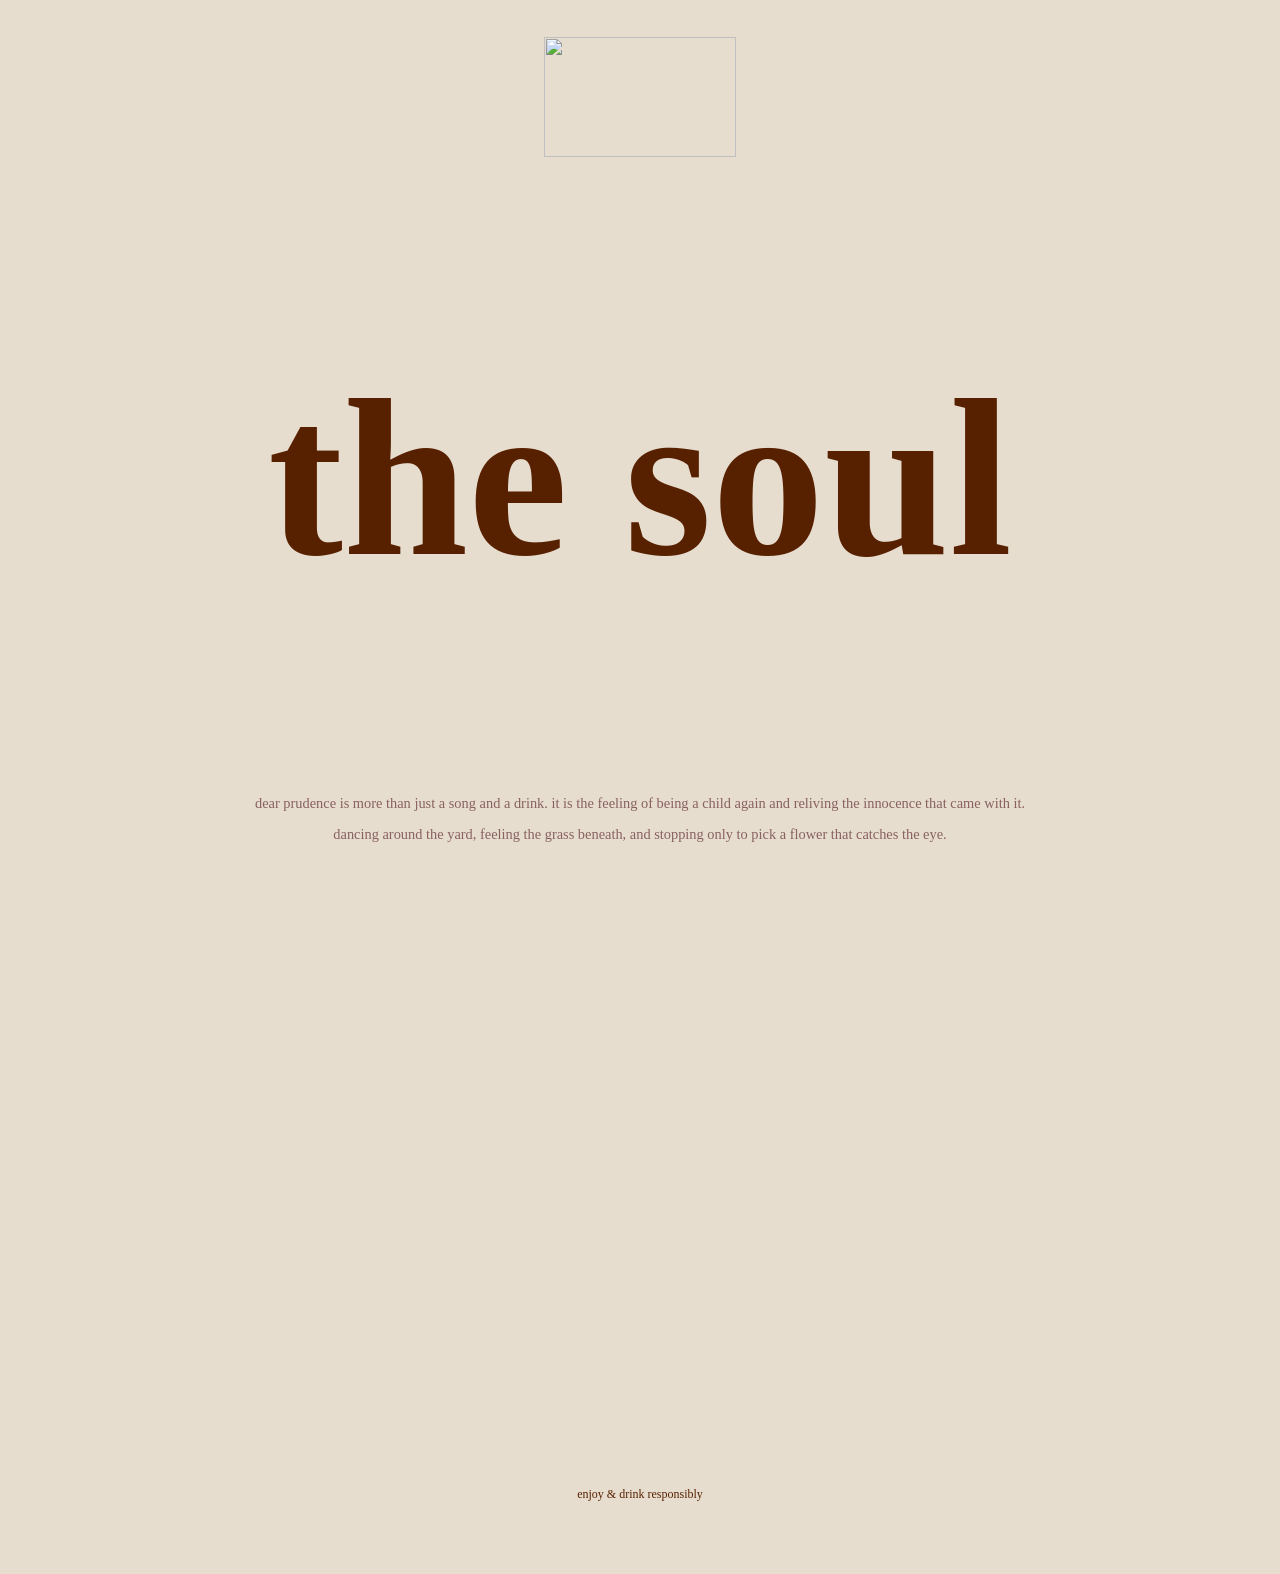
==== experience.html @ 44281afe "Add files via upload" ====
<!DOCTYPE html>
<html lang="en">
<head>
  <meta charset="UTF-8">
  <title>Recipe | dear prudence</title>
  <link rel="stylesheet" href="styles.css">
</head>

<body>
    <header class="logo">
    <ul class="nav-links"></ul>
  <section class="hero">
      <a href="index.html"><img src="dear martini logo.png" style="width:2in; height:1.25in;"></a></img>
    </ul>
</logo>
</section>

  <section class="header">
    <h1>the soul</h2> 
    </section>

  <section class="subhead">
  <section class="steps">
    </nav>
    <ul class="body"></ul>
    <body>dear prudence is more than just a song and a drink. it is the feeling of being a child again and reliving the innocence that came with it.</body>
  
  <section class="story">
    </nav>
    <ul class="body"></ul>
    <body>dancing around the yard, feeling the grass beneath, and stopping only to pick a flower that catches the eye.</body>


  <section class="soul">
    <h2></h2>
    
    <video width="1100" autoplay muted loop>
  <source src="dear pour.mp4" type="video/mp4">
</video>
 <audio autoplay loop hidden>
  <source src="Dear Prudence-The Beatles.mp4" type="audio/mpeg">
</audio>


  </section>

</main>

<footer>
    <h> enjoy & drink responsibly </h>
</footer>

</body>
</html>
---- styles.css ----
body {
  margin: 0;
  font-family: 'george', serif;
  background-color: #f4f1ea;
  color: #7c5959;
  text-align: center;
  background-color: #e7ddcf;
}

.site-header {
    font-size: 40px;
    text-decoration:none;
    color: #572100; 
    justify-content: center;
}
.link {
    font-size: 40px;
    text-decoration:none;
    color: #572100; 
    justify-content: center;
}

.logo {
    text-decoration: none;
    color: #572100; 
    justify-content: center;
}

.divider {
  width: 60%;
  margin: 1rem auto;
  border-top: 1px solid #b8b2a6;
}

.nav-links {
  color: inherit;
  font-size:14pt;
  font-style: italic;
  text-decoration: none;
  list-style: none;
  display: flex;
  justify-content: center;
  gap: 3rem;
  padding: 0;
  word-spacing: 1cm;
}

.nav-links a {
  text-decoration: none;
  color: #572100;
  font-size: 0.95rem;
  letter-spacing: 0.5px;
}

.nav-links a:hover {
  border-bottom: 1px solid #1c7c5c1c;
}

.hero img {
  background-size: cover;
  max-width: 600px;
  width: 100%;
  height: auto;
  justify-content: center; 
}

.header {
font-size: 150px;
justify-content: center; 

}

.subhead { 
font-size: 18px;
justify-content: center; 
list-style-type: none;
}

.tagline {
    font-size: 18px;
    color: #75360d;
    font-style: italic;
    margin-top: 50px;
    margin-bottom: 40px;
    text-align: center;
}

.home-sections {
  max-width: 800px;
  margin: 3rem auto;
  display: grid;
  gap: 3rem;
}
.ingredients {
 font-size: 14px;
 color: #75360d;
 text-align:justify;
 justify-content: center;
}

.section-block h2 {
  font-weight: normal;
  margin-bottom: 0.5rem;
}

.section-block a {
  text-decoration: none;
  color: #1c1c1c;
  font-size: 0.9rem;
  letter-spacing: 0.5px;
}

.section-block a:hover {
  text-decoration: underline;
}

.steps {
    justify-content: center; 
    color: #886161;
    font-size: 0.9rem;
    margin-left: 15px;
    margin-right: 15px;
    list-style-type:none
}

footer {
  padding: 8cqb 1rem;
  font-size: 12px;
  color: #572100;
  text-align: center;
}

/* Responsive */

@media (max-width: 768px) {
  .nav-links
    flex-direction: column;
  }
  .divider {
    width: 80%;
}
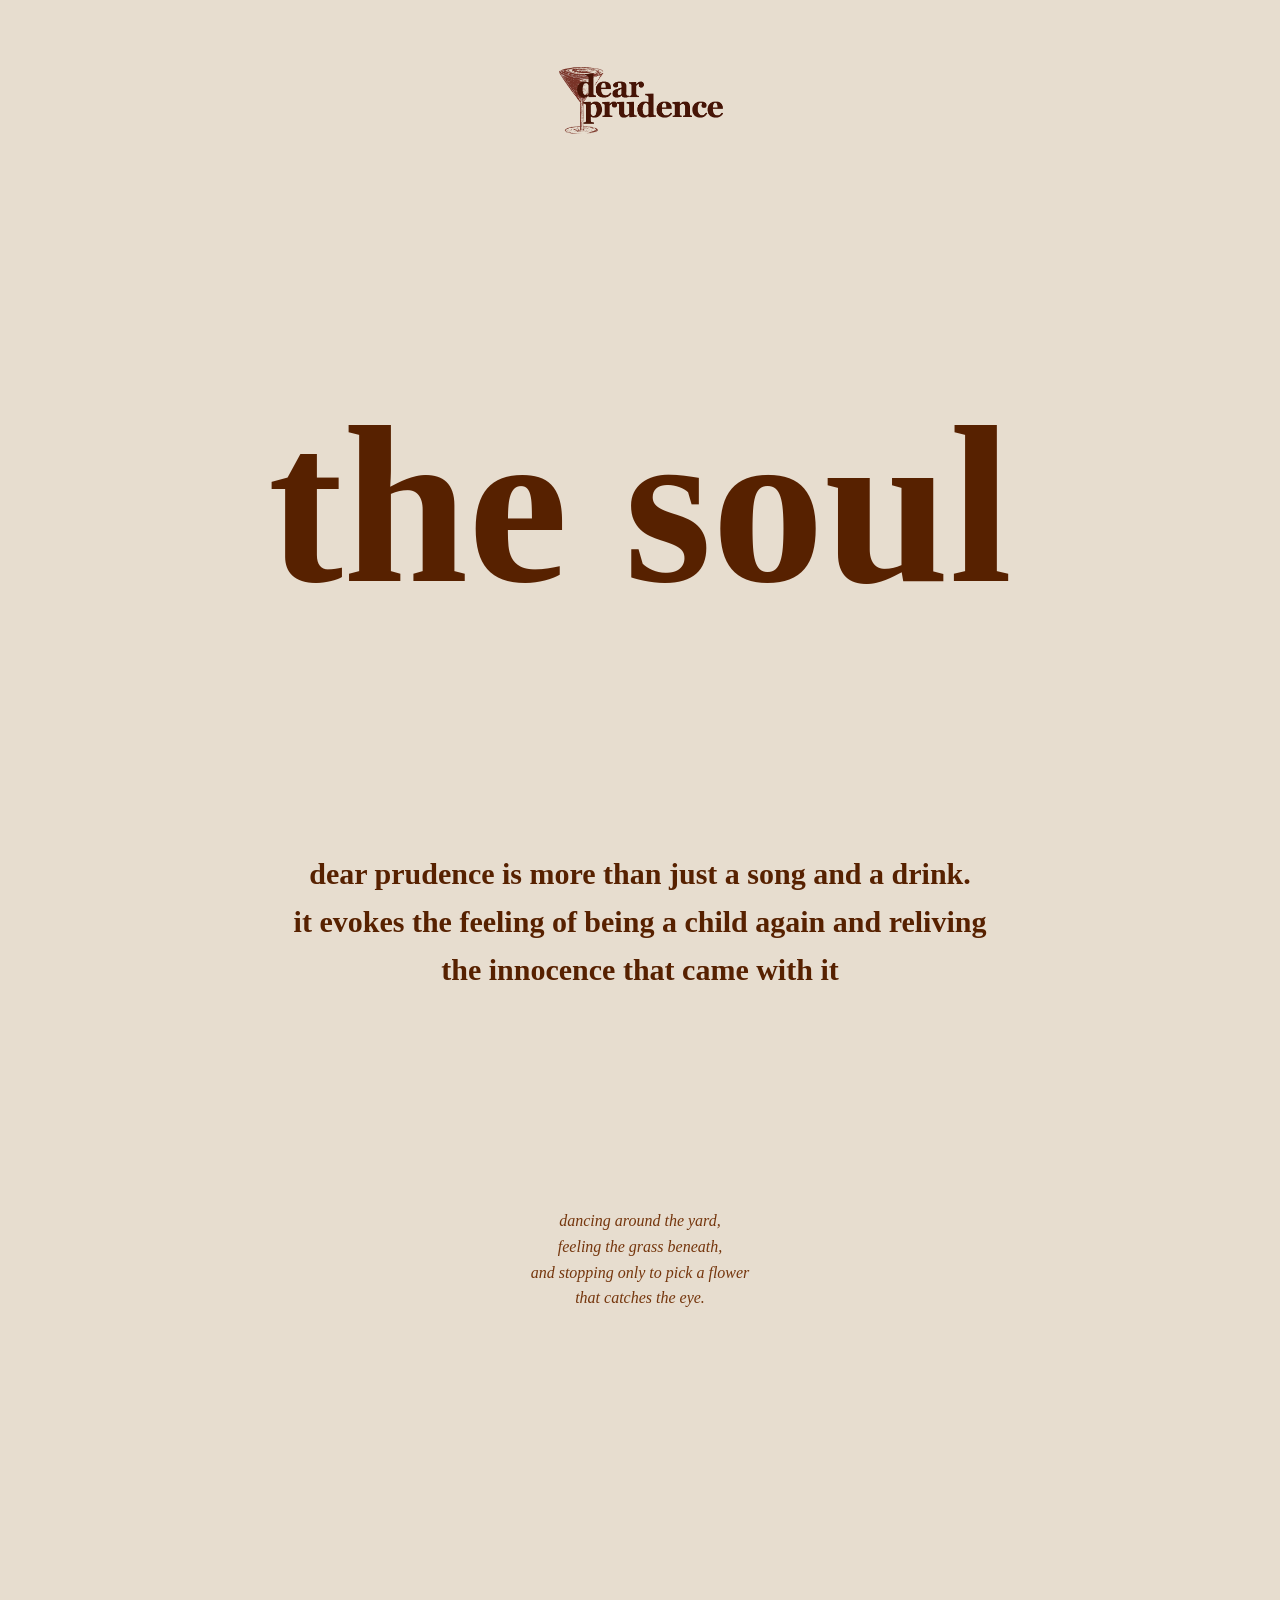
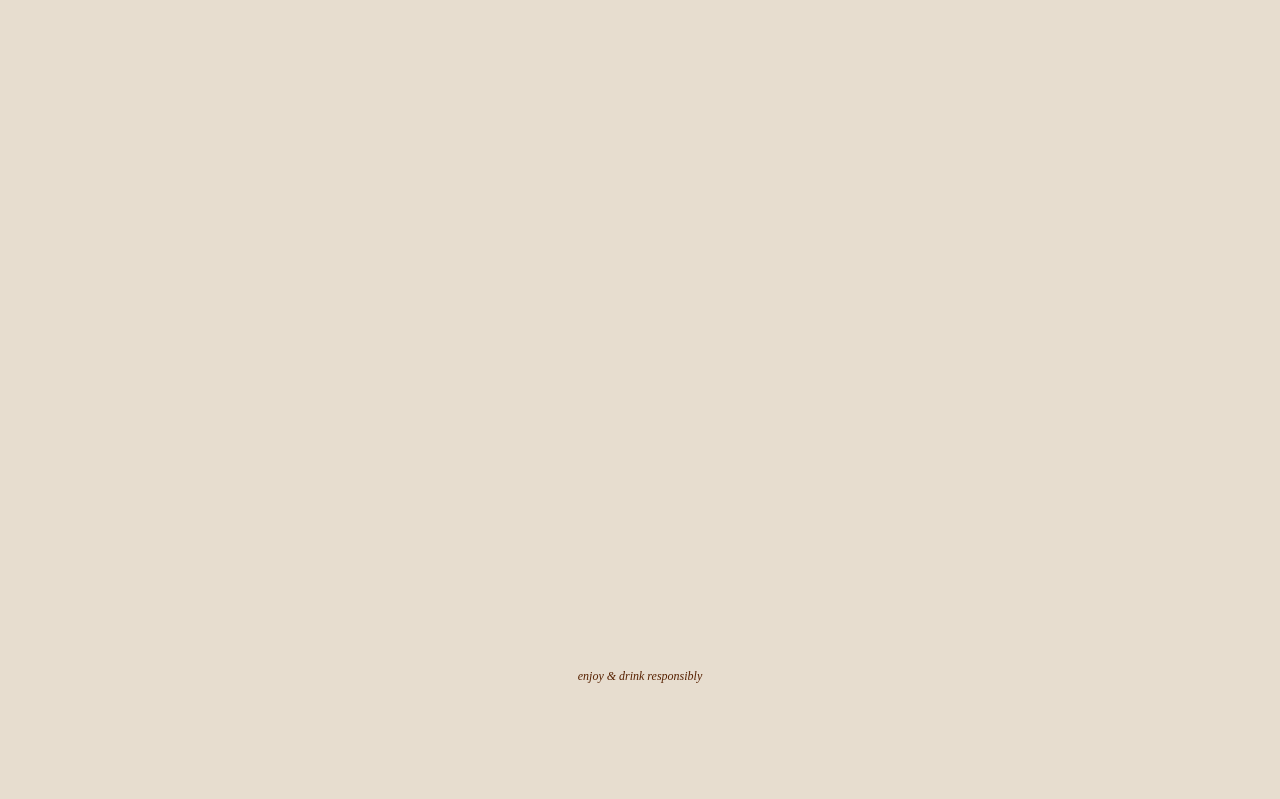
==== commit 9b5a42ca: "Add files via upload" ====
--- a/experience.html
+++ b/experience.html
@@ -19,16 +19,13 @@
     <h1>the soul</h2> 
     </section>
 
-  <section class="subhead">
-  <section class="steps">
+   <section class="subhead">
+     <h4>dear prudence is more than just a song and a drink. <br> it evokes the feeling of being a child again and reliving <br> the innocence that came with it</body>
+   </h3> <br>
+    <section class="tagline">
     </nav>
-    <ul class="body"></ul>
-    <body>dear prudence is more than just a song and a drink. it is the feeling of being a child again and reliving the innocence that came with it.</body>
-  
-  <section class="story">
-    </nav>
-    <ul class="body"></ul>
-    <body>dancing around the yard, feeling the grass beneath, and stopping only to pick a flower that catches the eye.</body>
+    <ul class="tagline"></ul><br><br><br>
+    <body>dancing around the yard, <br> feeling the grass beneath,<br> and stopping only to pick a flower <br> that catches the eye.<br><br><br><br><br><br><br><br></body>
 
 
   <section class="soul">
@@ -40,6 +37,12 @@
  <audio autoplay loop hidden>
   <source src="Dear Prudence-The Beatles.mp4" type="audio/mpeg">
 </audio>
+<br>
+<br>
+<br>
+<br>
+<br>
+<br>
 
 
   </section>
--- a/styles.css
+++ b/styles.css
@@ -55,7 +55,16 @@
 .nav-links a:hover {
   border-bottom: 1px solid #1c7c5c1c;
 }
+.story{
+    justify-content: center;
+    text-align: left;
+    color: #5f3c3c;
+    font-size: 20px;
+    margin-left: 15px;
+    margin-right: 15px;
+    list-style-type:none
 
+}
 .hero img {
   background-size: cover;
   max-width: 600px;
@@ -67,17 +76,19 @@
 .header {
 font-size: 150px;
 justify-content: center; 
+line-height: 1.4;
 
 }
 
 .subhead { 
-font-size: 18px;
+font-size: 30px;
 justify-content: center; 
 list-style-type: none;
+line-height: 1.6;
 }
 
 .tagline {
-    font-size: 18px;
+    font-size: 16px;
     color: #75360d;
     font-style: italic;
     margin-top: 50px;
